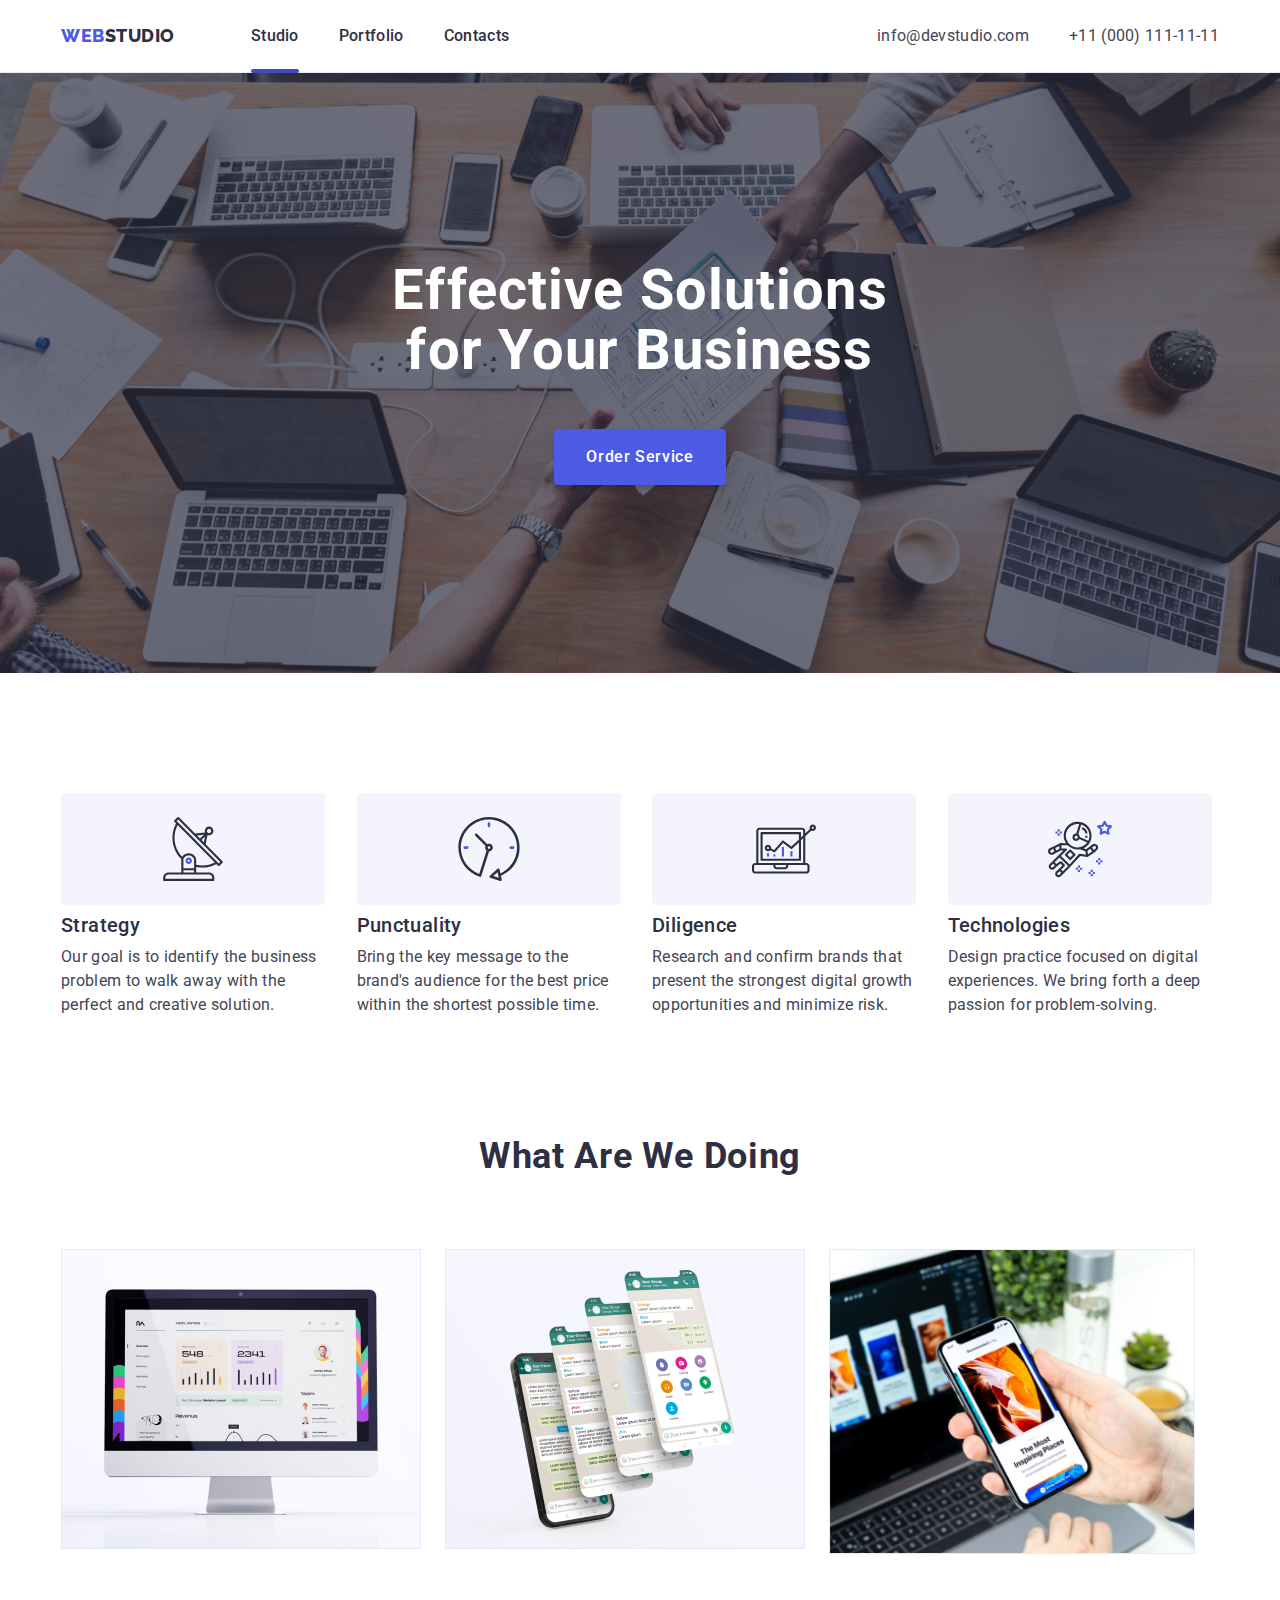
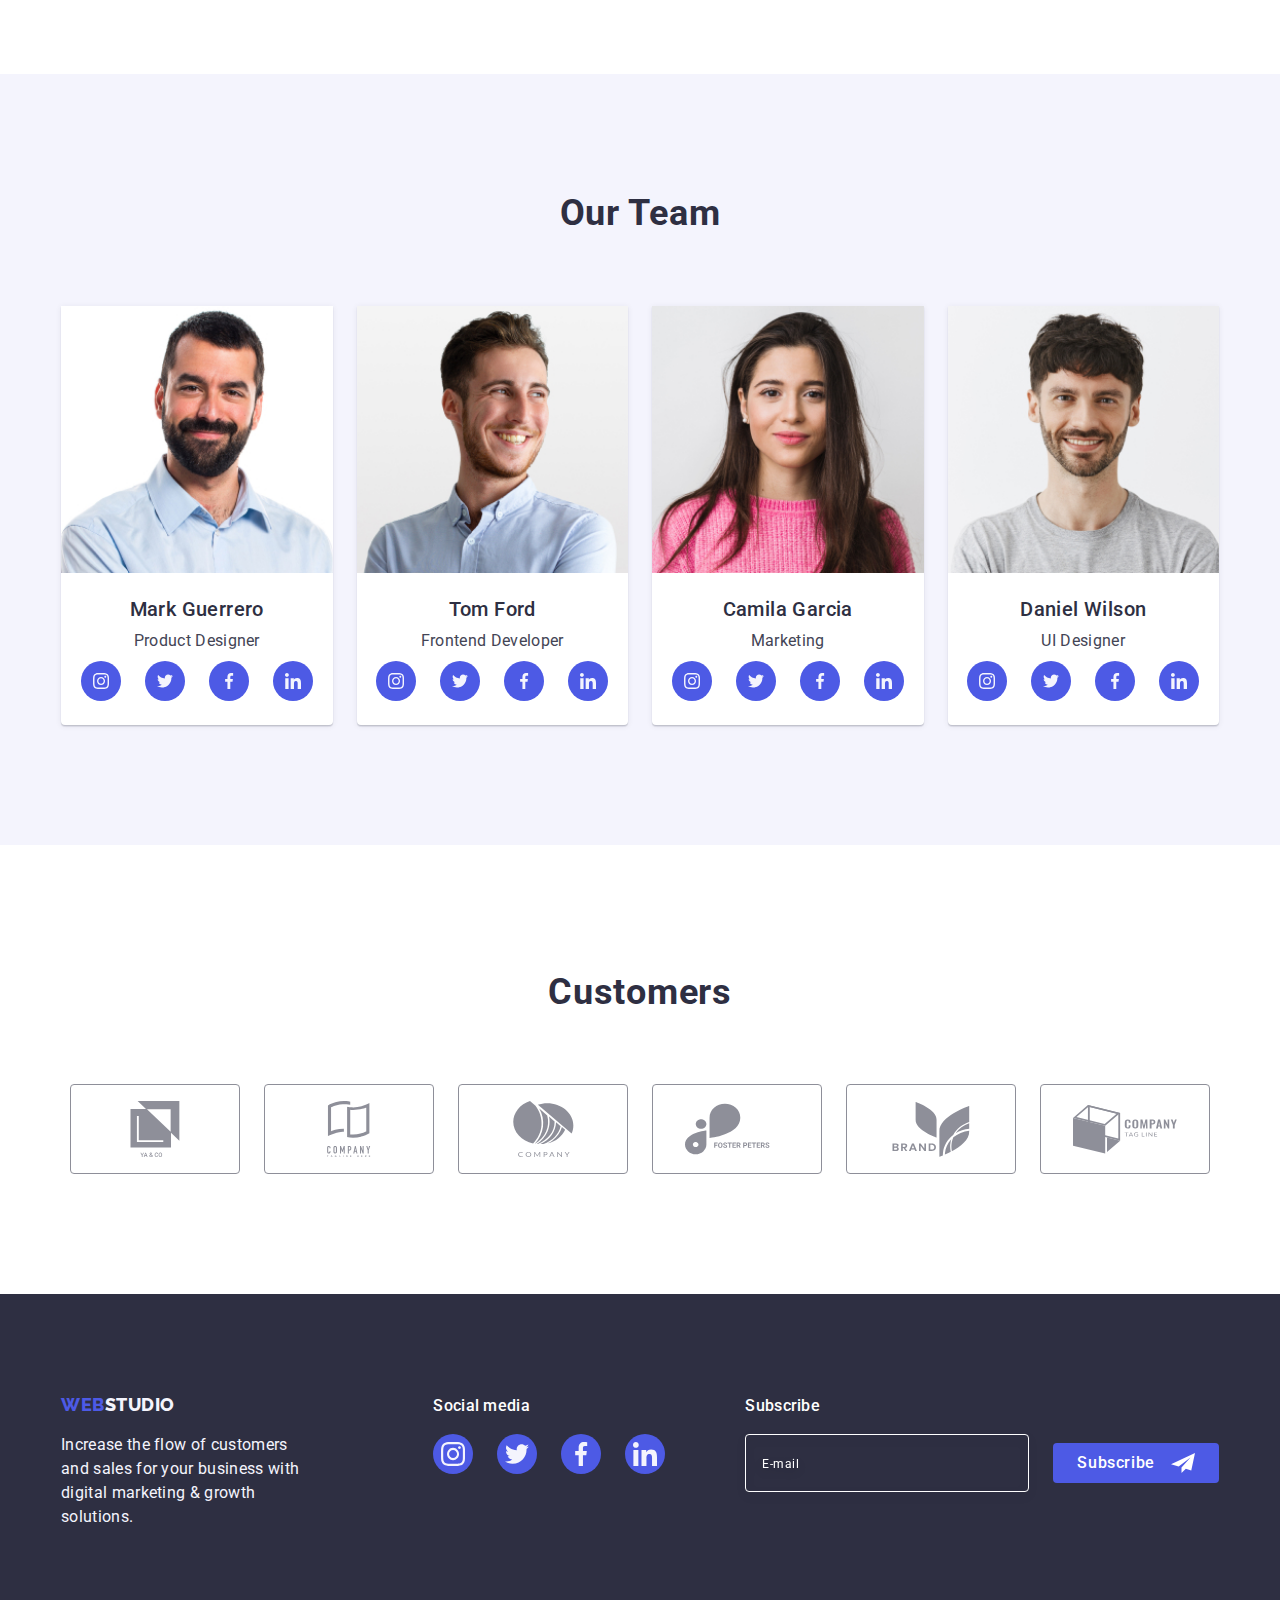
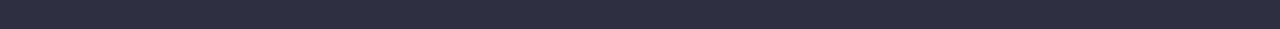
==== index.html @ ed355ff0 "goit-markup-hw-06" ====
<!DOCTYPE html>
<html lang="en">
<head>
    <meta charset="UTF-8">
    <meta http-equiv="X-UA-Compatible" content="IE=edge">
    <meta name="viewport" content="width=device-width, initial-scale=1.0">
    <title>WebStudio</title>
    <link rel="preconnect" href="https://fonts.googleapis.com">
    <link rel="preconnect" href="https://fonts.gstatic.com" crossorigin>
    <link href="https://fonts.googleapis.com/css2?family=Raleway:wght@800&family=Roboto:wght@400;500;700;900&display=swap"
        rel="stylesheet">
        <link rel="stylesheet" href="https://cdnjs.cloudflare.com/ajax/libs/modern-normalize/1.1.0/modern-normalize.min.css"
            integrity="sha512-wpPYUAdjBVSE4KJnH1VR1HeZfpl1ub8YT/NKx4PuQ5NmX2tKuGu6U/JRp5y+Y8XG2tV+wKQpNHVUX03MfMFn9Q=="
            crossorigin="anonymous" referrerpolicy="no-referrer" />
    <link rel="stylesheet" href="./css/styles.css">
</head>
<body>
    <header class="header">
      <div class="container header-container">
        <nav class="header-navigation">
            <a href="./index.html" class="header-logo-portfolio link">Web<span class="logo-header link">Studio</span></a>
            <ul class="header-list list">
                <li class="header-item"><a class="header-link current link" href="./index.html">Studio</a></li>
                <li class="header-item"><a class="header-link link" href="./portfolio.html">Portfolio</a></li>
                <li class="header-item"><a class="header-link link" href="">Contacts</a></li>
            </ul>
        </nav>
        <address class="header-contact list">
            <ul class="header-contact-item list">
                <li class="header-contact-list link">
                 <a class="header-contact-phone link" href="mailto:info@devstudio.com">info@devstudio.com</a>
                </li>
                <li class="header-contact-list link">
                 <a class="header-contact-phone link" href="tel:+110001111111">+11 (000) 111-11-11</a>
                </li>
            </ul>
        </address>
      </div>
   </header>

        <main class="main-subtitles">
            <section class="hero">
                <div class="container hero-container">
                <h1 class="hero-title">Effective Solutions
                    for Your Business</h1>
                <button type="button" data-modal-open class="hero-button">Order Service</button>
                </div>
            </section>

            <section class="feature">
                <div class="container feature-container">
                <h2 hidden class="visually-hidden">Description</h2>
                <ul class="feature-list list">
                    <li class="feature-item">
                        <div class="container-icon">
                            <svg class="feature-soc-icon" width="64" height="64">
                                <use href="./images/symbol-defs.svg#icon-antena"></use>
                            </svg>
                        </div>
                        <h3 class="feature-tytle">Strategy</h3>
                        <p class="feature-text">Our goal is to identify the business
                        problem to walk away with the perfect and creative solution.</p>
                    </li>
                    <li class="feature-item">
                        <div class="container-icon">
                            <svg class="feature-soc-icon" width="64" height="64">
                                <use href="./images/symbol-defs.svg#icon-clock"></use>
                            </svg>
                        </div>
                        <h3 class="feature-tytle">Punctuality</h3>
                        <p class="feature-text">Bring the key message to the brand's audience for the best price within the shortest possible time.</p>
                    </li>
                    <li class="feature-item">
                        <div class="container-icon">
                            <svg class="feature-soc-icon" width="64" height="64">
                                <use href="./images/symbol-defs.svg#icon-diagram"></use>
                            </svg>
                        </div>
                        <h3 class="feature-tytle">Diligence</h3>
                        <p class="feature-text">Research and confirm brands that present the strongest digital growth opportunities and minimize risk.</p>
                    </li>
                    <li class="feature-item">
                        <div class="container-icon">
                            <svg class="feature-soc-icon" width="64" height="64">
                                <use href="./images/symbol-defs.svg#icon-astronaut"></use>
                            </svg>
                        </div>
                        <h3 class="feature-tytle">Technologies</h3>
                        <p class="feature-text">Design practice focused on digital experiences. We bring forth a deep passion for problem-solving.</p>
                    </li>
                </ul>
                </div>
            </section>
            <section class="picture">
                <div class="container">
                <h2 class="picture-tytle">What are we doing</h2>
                <ul class="picture-list list">
                    <li><img src="./images/img1.jpg" alt="Contacts" width="360" height="300"></li>
                    <li><img src="./images/img2.jpg" alt="Tabs" width="360" height="300"></li>
                    <li class="picture-blok"><img src="./images/img3.jpg" alt="Telephone" width="360" height="300"></li>
                </ul>
                </div>
            </section>
            <section class="team">
                <div class="container">
                <h2 class="team-tytle">Our Team</h2>
                <ul class="team-list list">
                   <li class="team-blok"><img src="./images/1people-img.jpg" alt="Men" width="264" height="260">
                    <div class="container-team">
                     <h3 class="team-list-tytle">Mark Guerrero</h3>
                     <p class="team-list-text">Product Designer</p>
                     <ul class="team-soc-list list">
                        <li class="team-soc-item">
                            <a href="" class="team-soc-link link">
                                <svg class="team-soc-icon" width="16" height="16">
                                    <use href="./images/symbol-defs.svg#icon-instagram"></use>
                                </svg>
                            </a>
                        </li>
                        <li class="team-soc-item">
                            <a href="" class="team-soc-link link">
                                <svg class="team-soc-icon" width="16" height="16">
                                    <use href="./images/symbol-defs.svg#icon-twitter"></use>
                                </svg>
                            </a>
                        </li>
                        <li class="team-soc-item">
                            <a href="" class="team-soc-link link">
                                <svg class="team-soc-icon" width="16" height="16">
                                    <use href="./images/symbol-defs.svg#icon-facebook"></use>
                                </svg>
                            </a>
                        </li>
                        <li class="team-soc-item">
                            <a href="" class="team-soc-link link">
                                <svg class="team-soc-icon" width="16" height="16">
                                    <use href="./images/symbol-defs.svg#icon-linkedin"></use>
                                </svg>
                            </a>
                        </li>
                     </ul>
                    </div>
                   </li>
                   <li class="team-blok"><img src="./images/2people-img.jpg" alt="Men" width="264" height="260">
                    <div class="container-team">
                     <h3 class="team-list-tytle">Tom Ford</h3>
                     <p class="team-list-text">Frontend Developer</p>
                    <ul class="team-soc-list list">
                        <li class="team-soc-item">
                            <a href="" class="team-soc-link link">
                                <svg class="team-soc-icon" width="16" height="16">
                                    <use href="./images/symbol-defs.svg#icon-instagram"></use>
                                </svg>
                            </a>
                        </li>
                        <li class="team-soc-item">
                            <a href="" class="team-soc-link link">
                                <svg class="team-soc-icon" width="16" height="16">
                                    <use href="./images/symbol-defs.svg#icon-twitter"></use>
                                </svg>
                            </a>
                        </li>
                        <li class="team-soc-item">
                            <a href="" class="team-soc-link link">
                                <svg class="team-soc-icon" width="16" height="16">
                                    <use href="./images/symbol-defs.svg#icon-facebook"></use>
                                </svg>
                            </a>
                        </li>
                        <li class="team-soc-item">
                            <a href="" class="team-soc-link link">
                                <svg class="team-soc-icon" width="16" height="16">
                                    <use href="./images/symbol-defs.svg#icon-linkedin"></use>
                                </svg>
                            </a>
                        </li>
                    </ul>
                    </div>
                   </li>
                   <li class="team-blok"><img src="./images/3people-img.jpg" alt="Woman" width="264" height="260">
                    <div class="container-team">
                     <h3 class="team-list-tytle">Camila Garcia</h3>
                     <p class="team-list-text">Marketing</p>
                    <ul class="team-soc-list list">
                        <li class="team-soc-item">
                            <a href="" class="team-soc-link link">
                                <svg class="team-soc-icon" width="16" height="16">
                                    <use href="./images/symbol-defs.svg#icon-instagram"></use>
                                </svg>
                            </a>
                        </li>
                        <li class="team-soc-item">
                            <a href="" class="team-soc-link link">
                                <svg class="team-soc-icon" width="16" height="16">
                                    <use href="./images/symbol-defs.svg#icon-twitter"></use>
                                </svg>
                            </a>
                        </li>
                        <li class="team-soc-item">
                            <a href="" class="team-soc-link link">
                                <svg class="team-soc-icon" width="16" height="16">
                                    <use href="./images/symbol-defs.svg#icon-facebook"></use>
                                </svg>
                            </a>
                        </li>
                        <li class="team-soc-item">
                            <a href="" class="team-soc-link link">
                                <svg class="team-soc-icon" width="16" height="16">
                                    <use href="./images/symbol-defs.svg#icon-linkedin"></use>
                                </svg>
                            </a>
                        </li>
                    </ul>
                    </div>
                   </li>
                   <li class="team-blok"><img src="./images/4people-img.jpg" alt="Men" width="264" height="260">
                    <div class="container-team">
                     <h3 class="team-list-tytle">Daniel Wilson</h3>
                     <p class="team-list-text">UI Designer</p>
                    <ul class="team-soc-list list">
                        <li class="team-soc-item">
                            <a href="" class="team-soc-link link">
                                <svg class="team-soc-icon" width="16" height="16">
                                    <use href="./images/symbol-defs.svg#icon-instagram"></use>
                                </svg>
                            </a>
                        </li>
                        <li class="team-soc-item">
                            <a href="" class="team-soc-link link">
                                <svg class="team-soc-icon" width="16" height="16">
                                    <use href="./images/symbol-defs.svg#icon-twitter"></use>
                                </svg>
                            </a>
                        </li>
                        <li class="team-soc-item">
                            <a href="" class="team-soc-link link">
                                <svg class="team-soc-icon" width="16" height="16">
                                    <use href="./images/symbol-defs.svg#icon-facebook"></use>
                                </svg>
                            </a>
                        </li>
                        <li class="team-soc-item">
                            <a href="" class="team-soc-link link">
                                <svg class="team-soc-icon" width="16" height="16">
                                    <use href="./images/symbol-defs.svg#icon-linkedin"></use>
                                </svg>
                            </a>
                        </li>
                    </ul>
                    </div>
                   </li>
                </ul>
                </div>
            </section>
            <section class="company">
                <div class="company-container">
                <h2 class="company-tytle">Customers</h2>
                <ul class="company-list list">
                    <li class="company-item">
                        <a href="" class="company-link link">
                            <svg class="company-icon" width="104" height="56">
                                <use href="./images/symbol-defs.svg#icon-ya-co"></use>
                            </svg>
                        </a>
                    </li>
                    <li class="company-item">
                        <a href="" class="company-link link">
                            <svg class="company-icon" width="104" height="56">
                                <use href="./images/symbol-defs.svg#icon-tag-line"></use>
                            </svg>
                        </a>
                    </li>
                    <li class="company-item">
                        <a href="" class="company-link link">
                            <svg class="company-icon" width="104" height="56">
                                <use href="./images/symbol-defs.svg#icon-company"></use>
                            </svg>
                        </a>
                    </li>
                    <li class="company-item">
                        <a href="" class="company-link link">
                            <svg class="company-icon" width="104" height="56">
                                <use href="./images/symbol-defs.svg#icon-foster-peters"></use>
                            </svg>
                        </a>
                    </li>
                    <li class="company-item">
                        <a href="" class="company-link link">
                            <svg class="company-icon" width="104" height="56">
                                <use href="./images/symbol-defs.svg#icon-brand"></use>
                            </svg>
                        </a>
                    </li>
                    <li class="company-item">
                        <a href="" class="company-link link">
                            <svg class="company-icon" width="104" height="56">
                                <use href="./images/symbol-defs.svg#icon-company-taglin"></use>
                            </svg>
                        </a>
                    </li>
                </ul>
                </div>
            </section>
        </main>
        <footer class="footer">
            <div class="container footer-container">
            <div class="footer-logo-cont">
               <a class="footer-logo link" href="./index.html">Web<span class="logo link">Studio</span></a>
               <p class="footer-text">Increase the flow of customers and sales for your business with digital marketing & growth solutions.</p>
            </div>
            
            <div class="footer-soc">
                <h2 class="footer-tytle">Social media</h2>
                <ul class="footer-list list">
                    <li class="footer-item">
                        <a href="" class="footer-link link">
                            <svg class="footer-icon" width="24" height="24">
                                <use href="./images/symbol-defs.svg#icon-instagram"></use>
                            </svg>
                        </a>
                    </li>
                    <li class="footer-item">
                        <a href="" class="footer-link link">
                            <svg class="footer-icon" width="24" height="24">
                                <use href="./images/symbol-defs.svg#icon-twitter"></use>
                            </svg>
                        </a>
                    </li>
                    <li class="footer-item">
                        <a href="" class="footer-link link">
                            <svg class="footer-icon" width="24" height="24">
                                <use href="./images/symbol-defs.svg#icon-facebook"></use>
                            </svg>
                        </a>
                    </li>
                    <li class="footer-item">
                        <a href="" class="footer-link link">
                            <svg class="footer-icon" width="24" height="24">
                                <use href="./images/symbol-defs.svg#icon-linkedin"></use>
                            </svg>
                        </a>
                    </li>
                </ul>
            </div>
            <div class="subscribe">
                <p class="footer-title">Subscribe</p>
               <form>
                    <div class="footer-wrap">
                        <label class="footer-label">
                            <input type="text" class="footer-input" name="text" placeholder="E-mail">
                        </label>
                           <button class="footer-btn" type="submit">Subscribe
                                <svg class="footer-frame" width="24" height="24">
                                    <use href="./images/symbol-defs.svg#icon-frame"></use>
                                </svg>
                           </button>
                   </div>
               </form>
            </div>
        </footer>

        <div class="backdrop is-hidden" data-modal>
            <div class="modal">
                <button class="modal-close-btn" data-modal-close type="button">
                    <svg class="modal-icon">
                        <use href="./images/symbol-defs.svg#icon-vector"></use>
                    </svg>
                </button>

                <p class="modal-title">Leave your contacts and we will call you back</p>
                <form class="modal-form">
                    <label class="modal-label">
                        <span class="modal-name">Name</span>
                        <span class="input-wrap">
                           <input type="text" class="modal-input" name="text">
                           <svg class="input-icon" width="18" height="18">
                               <use href="./images/symbol-defs.svg#icon-person-black"></use>
                           </svg>
                       </span>
                    </label>
                    <label class="modal-label">
                        <span class="modal-tel">Phone</span>
                        <span class="input-wrap">
                           <input type="phone" class="modal-input" name="tel">
                           <svg class="input-icon" width="18" height="24">
                               <use href="./images/symbol-defs.svg#icon-phone-black"></use>
                           </svg>
                        </span>
                    </label>
                    <label class="modal-label">
                        <span class="modal-email">Email</span>
                        <span class="input-wrap">
                            <input type="email" class="modal-input" name="email">
                            <svg class="input-icon" width="18" height="24">
                                <use href="./images/symbol-defs.svg#icon-email-black"></use>
                            </svg>
                            </span>
                    </label>
                    <div>
                        <label for="user-text" class="input-text">Comment</label>
                        <textarea name="user-text" id="user-text" class="modal-textarea" placeholder="Text input"></textarea>
                    </div>

                    <div class="modal-field">
                        <input type="checkbox" name="privacy" id="privacy" class="input-check visually-hidden" value="tru">
                        <label for="privacy" class="check-text">
                            <span>
                               <svg class="check-icon" width="10" height="8">
                                   <use href="./images/symbol-defs.svg#icon-check"></use>
                               </svg>
                            </span>
                            I accept the terms and conditions of the <a href="" class="input-link">Privacy Policy</a></label>
                    </div>
                    <button class="modal-btn" type="submit">Send</button>
                </form>
            </div>
        </div>
        <script src="./js/modal.js"></script>
</body>
</html>
---- css/styles.css ----
/* цвет основного текста: #2E2F42; */
/* вторичный цвет текста: #434455; */
/* вторичный цвет фона: background: #F4F4FD; */
/* белый: #FFFFFF; */
/* акцент: background: #4D5AE5; */
/* цвет текста в футере: #F4F4FD; */

:root {
    --primary-text-color--: #434455;
    --title-text-color--: #2E2F42;
    --accent-color--: #4D5AE5;
}

p,
h1,
h2,
h3,
h4,
h5,
h6 {
    margin: 0;
}

ul {
    margin: 0;
    padding-left: 0;
}

button {
    cursor: pointer;
}

address {
    font-style: normal;
}

img {
    display: block;
    height: auto;
    width: 100%;
}



body {
    margin: 0;
    background-color: #FFFFFF;
    color: #434455;

    font-family: "Roboto",
     sans-serif;
    letter-spacing: 0.02em;
}

.list {
    list-style: none;
}

.link {
    text-decoration: none;
}

.no-scroll {
    overflow: hidden;
}

.container {
    width: 1158px;
    padding-left: 15px;
    padding-right: 15px;
    margin: 0 auto;
    /* outline: 2px solid blue; */
}




/*Header*/
.header {
    padding: 24px 0px;
    border-bottom: 1px solid #E7E9FC;
    box-shadow: 0px 2px 1px rgba(46, 47, 66, 0.08), 0px 1px 1px rgba(46, 47, 66, 0.16), 0px 1px 6px rgba(46, 47, 66, 0.08);
}

.header-container {
    display: flex;
    align-items: center;
}


.header-logo {
    font-family: 'Roboto', sans-serif;
    font-style: normal;
    font-weight: 500;
    font-size: 16px;
    line-height: 1.5;
    letter-spacing: 0.02em;
    color: #2E2F42;
}

.header-logo-portfolio {
    font-family: 'Raleway',
        sans-serif;;
    font-weight: 800;
    font-size: 18px;
    line-height: 1.17;
    letter-spacing: 0.03em;
    color: #4d5ae5;
    text-transform: uppercase;
    margin-right: 76px;
    transition-property: color;
    transition-duration: 250ms;
    transition-timing-function: cubic-bezier(0.4, 0, 0.2, 1);
}
.header-logo-portfolio:hover,
.header-logo-portfolio:focus {
     color: #404bbf;
}

.logo-header {
    color: #2E2F42;
    text-decoration: none;
}

.header-link {
    color: #2E2F42;

    font-family: 'Roboto', sans-serif;
    font-style: normal;
    font-weight: 500;
    font-size: 16px;
    line-height: 1.5;
    letter-spacing: 0.02em;
    text-decoration: none;
    display: block;
    transition-property: color;
    transition-duration: 250ms;
    transition-timing-function: cubic-bezier(0.4, 0, 0.2, 1);
}
.header .header-link:hover,
.header .header-link:focus {
     color: #404bbf;
}

.header-contact-mail {
    color: #434455;;
    font-family: 'Roboto', sans-serif;
    font-style: normal;
    font-weight: 400;
    font-size: 16px;
    line-height: 1.5;
    letter-spacing: 0.02em;
    text-decoration: none;
    font-style: normal;
    transition-property: color;
    transition-duration: 250ms;
    transition-timing-function: cubic-bezier(0.4, 0, 0.2, 1);
}
.header-contact-mail:hover,
.header-contact-mail:focus {
    color: #404bbf;
}

.header-contact-phone {
    color: #434455;
    font-family: 'Roboto',
        sans-serif;
    font-style: normal;
    font-weight: 400;
    font-size: 16px;
    line-height: 1.5;
    letter-spacing: 0.02em;
    text-decoration: none;
    transition-property: color;
    transition-duration: 250ms;
    transition-timing-function: cubic-bezier(0.4, 0, 0.2, 1);
}
.header-contact-phone:hover,
.header-contact-phone:focus {
    color: #404bbf;
}

.header-contact {
    font-style: normal;
    list-style: none;
}
    
.header-list {
    list-style: none;
    display: flex;
}

.header-navigation {
    display: flex;
    align-items: center;
    margin-right: auto;
}

.header-item {
    font-weight: 500;
    font-size: 16px;
    line-height: 1.5;
    letter-spacing: 0.02em;
    color: #2e2f42;
    margin-right: 40px;
}
.header-item:last-child {
    margin-right: 0;
}

.header-contact-item {
    list-style: none;
    display: flex;
    gap: 40px;
}

.current {
    position: relative;

}

.current::after {
    content: "";
    position: absolute;
    left: 0;
    bottom: -25px;
    width: 100%;
    height: 4px;
    background: #404BBF;
    border-radius: 2px;
}


/*Section Hero*/
.hero {
    background: #2E2F42;
    background-image: linear-gradient(rgba(46, 47, 66, 0.7) , rgba(46, 47, 66, 0.7)) , url(../images/people-office.jpg);
    background-repeat: no-repeat;
    background-position: center;
    background-size: cover;
    padding-top: 188px;
    padding-bottom: 188px;
    max-width: 1440px;
    margin: 0 auto;
}

.visually-hidden {
    position: absolute;
    width: 1px;
    height: 1px;
    margin: -1px;
    border: 0;
    padding: 0;
    white-space: nowrap;
    clip-path: inset(100%);
    clip: rect(0 0 0 0);
    overflow: hidden;
}

.hero-title {
    color: #FFFFFF;
    font-family: 'Roboto', sans-serif;
    font-style: normal;
    font-weight: 700;
    font-size: 56px;
    line-height: 1.07;
    text-align: center;
    letter-spacing: 0.02em;
    margin-bottom: 48px;
    max-width: 496px;
    margin-left: auto;
    margin-right: auto;
}

.hero-button {
    height: 56px;
    background: #4D5AE5;
    color: #FFFFFF;
    font-family: 'Roboto',
        sans-serif;
    font-style: normal;
    font-weight: 500;
    font-size: 16px;
    line-height: 1.5;
    display: block;
    align-items: center;
    letter-spacing: 0.04em;
    box-shadow: 0px 4px 4px rgba(0, 0, 0, 0.15);
    border-radius: 4px;
    margin: auto;
    padding: 16px 32px;
    border: none;
    transition-property: background-color;
    transition-duration: 250ms;
    transition-timing-function: cubic-bezier(0.4, 0, 0.2, 1);
}
.hero-button:hover,
.hero-button:focus {
    background-color: #404BBF; 
    cursor: pointer;
}





/* Section feature */
.feature {
    padding-top: 120px;
    padding-bottom: 120px;
}

.container-icon {
    display: flex;
    justify-content: center;
    align-items: center;
    background: #F4F4FD; 
    border-radius: 4px;
    width: 264px;
    height: 112px;
    margin-bottom: 8px;
}

.feature-list {
    display: flex;
    gap: 24px;
}

.feature-tytle {
    color: #2E2F42;
    font-family: 'Roboto',
     sans-serif;
    font-style: normal;
    font-weight: 500;
    font-size: 20px;
    line-height: 1.2;
    letter-spacing: 0.02em;
    margin-bottom: 8px;
} 

.feature-text {
    color: #434455;
    font-family: 'Roboto', sans-serif;
    font-style: normal;
    max-width: 264px;
    font-weight: 400;
    font-size: 16px;
    line-height: 1.5;
    letter-spacing: 0.02em;
}

.feature-item {
    width: calc((100% - 72px) / 4);
}

.feature-item:last-child {
    margin-right: 0;
}




/* Section Pricture */
.picture {
    padding-top: 0px;
    padding-bottom: 120px;
}

.picture-tytle {
    color: #2E2F42;
    font-family: 'Roboto';
    font-style: normal;
    font-weight: 700;
    font-size: 36px;
    line-height: 1.11;
    text-align: center;
    letter-spacing: 0.02em;
    text-transform: capitalize;
    margin-bottom: 72px;
}

.picture-list {
    display: flex;
    gap: 24px;
}

.picture-blok {
    width: calc((100% - 60px) / 3);
}




/* Section Team */
.team {
    background: #F4F4FD;
    padding-top: 120px;
    padding-bottom: 120px;
}

.team-tytle {
    color: #2E2F42;
    font-family: 'Roboto',
        sans-serif;
    font-style: normal;
    font-weight: 700;
    font-size: 36px;
    line-height: 1.11;
    text-align: center;
    letter-spacing: 0.02em;
    text-transform: capitalize;
    margin-bottom: 72px;
}

.team-list-tytle {
    color: #2E2F42;
    font-family: 'Roboto', sans-serif;
    font-style: normal;
    font-weight: 500;
    font-size: 20px;
    line-height: 1.2;
    text-align: center;
    letter-spacing: 0.02em;
    margin-bottom: 8px;
}

.team-list-text {
    color: #434455;
    font-family: 'Roboto',
        sans-serif;
    font-style: normal;
    font-weight: 400;
    font-size: 16px;
    line-height: 1.5;
    text-align: center;
    letter-spacing: 0.02em;
    margin-bottom: 8px;
}

.team-soc-list {
    display: flex;
    justify-content: center;
    gap: 24px;
}

.team-soc-item {
    width: 40px;
    height: 40px;
}

.team-soc-link {
    width: 100%;
    height: 100%;
    border-radius: 50%;
    background: #4D5AE5;
    display: flex;
    align-items: center;
    justify-content: center;
    transition-property: background;
    transition-duration: 250ms;
    transition-timing-function: cubic-bezier(0.4, 0, 0.2, 1);
}

.team-soc-link:hover,
.team-soc-link:focus {
    background: #404BBF;
}

.team-list {
    display: flex;
    gap: 24px;
}

.team-blok {
    background-color: #FFFFFF;
    width: calc((100% - 72px) / 4);
    box-shadow: 0px 1px 6px rgba(46, 47, 66, 0.08), 0px 1px 1px rgba(46, 47, 66, 0.16), 0px 2px 1px rgba(46, 47, 66, 0.08);
    border-radius: 0px 0px 4px 4px;
}

.container-team {
    padding-top: 24px;
    padding-bottom: 24px;
    padding-left: 16px;
    padding-right: 16px;
}



/* Section Company */
.company {
    padding-top: 127px;
    padding-bottom: 120px;
}

.company-tytle {
    font-family: 'Roboto';
    font-style: normal;
    font-weight: 700;
    font-size: 36px;
    line-height: 40px;
    text-align: center;
    letter-spacing: 0.02em;
    text-transform: capitalize;
    color: #2E2F42;
    margin-bottom: 72px;
}

.company-list {
    display: flex;
    gap: 24px;
    justify-content: center;
}

.company-item {
    width: 168px;
    height: 88px;
    border: 1px solid #8E8F99;
    border-radius: 4px;
    transition-property: border-color;
    transition-duration: 250ms;
    transition-timing-function: cubic-bezier(0.4, 0, 0.2, 1);
}
.company-item:hover,
.company-item:focus {
    border-color: #404BBF;
}
/*.company-item:hover
.company-icon,
.company-item:focus
.company-icon {
    fill: #404BBF;
}*/

.company-link {
    width: 100%;
    height: 100%;
    display: flex;
    justify-content: center;
    align-items: center;
    transition-property: border-color, color;
    transition-duration: 250ms, 250ms;
    transition-timing-function: cubic-bezier(0.4, 0, 0.2, 1), cubic-bezier(0.4, 0, 0.2, 1);
}

.company-link:hover,
.company-link:focus {
    border-color: #404BBF;
    color: #404BBF;
}

.company-icon {
    fill: #8E8F99;
    transition-property: fill;
    transition-duration: 250ms;
    transition-timing-function: cubic-bezier(0.4, 0, 0.2, 1)
}
.company-icon:hover,
.company-icon:focus {
    fill: #404BBF;
}





/* Section Gallery filter-list */
.gallery {
   padding-top: 96px;
   padding-bottom: 120px;
}

.filter-button-text {
    color: #4D5AE5;
    background: #F4F4FD;
    border-style: none;
    font-family: 'Roboto', sans-serif;
    font-style: normal;
    font-weight: 500;
    font-size: 16px;
    line-height: 1.5;
    display: flex;
    letter-spacing: 0.04em;
    cursor: pointer;
    padding: 12px 24px;
    border-radius: 4px;
    transition-property: background, color, box-shadow;
    transition-duration: 250ms;
    transition-timing-function: cubic-bezier(0.4, 0, 0.2, 1);
}
.filter-button-text:hover,
.filter-button-text:focus {
    background: #404BBF;
    color: #FFFFFF;
    cursor: pointer;
    box-shadow: 0px 3px 1px rgba(0, 0, 0, 0.1),
        0px 2px 1px rgba(0, 0, 0, 0.08),
        0px 2px 2px rgba(0, 0, 0, 0.12);
}

.filter-list {
    display: flex;
    gap: 24px;
    margin-bottom: 72px;
    justify-content: center;
}

.filter-item {
    border: 1px solid #E7E9FC;
    border-radius: 4px;
}





/* gallery-list */
.gallery-list {
    list-style: none;
    display: flex;
    gap: 48px 24px;
    flex-wrap: wrap;
    box-sizing: border-box;
}

.gallery-list li {
    width: calc((100% - 60px) / 3);
}

.gallery-container {
    padding: 32px 16px;
    border: 1px solid #E7E9FC;
    border-top: none;
}

.gallery-item {
    list-style: none;
}

.gallery-item-text {
    color: #434455;
    font-family: 'Roboto',
        sans-serif;
    font-style: normal;
    font-weight: 400;
    font-size: 16px;
    line-height: 1.5;
    letter-spacing: 0.02em;
}

.gallery-item-title {
    color: #2E2F42;
    font-family: 'Roboto',
        sans-serif;
    font-style: normal;
    font-weight: 500;
    font-size: 20px;
    line-height: 1.2;
    letter-spacing: 0.02em;
    margin-bottom: 8px;
}

.gallery-link {
    display: block;
    transition-property: box-shadow;
    transition-duration: 250ms;
    transition-timing-function: cubic-bezier(0.4, 0, 0.2, 1);
}

.gallery-link:hover,
.gallery-link:focus {
    text-decoration: none;
    box-shadow: 0px 1px 6px rgba(46, 47, 66, 0.08), 0px 1px 1px rgba(46, 47, 66, 0.16), 0px 2px 1px rgba(46, 47, 66, 0.08);
}

.gallery-link:hover .gallery-cover-text,
.gallery-link:focus .gallery-cover-text {
    transform: translate(0);
}

.gallery-cover-wrap {
    position: relative;
    overflow: hidden;
}

.gallery-cover-text {
    position: absolute;
    top: 0;
    font-family: 'Roboto';
    font-style: normal;
    font-weight: 400;
    font-size: 16px;
    line-height: 24px;
    letter-spacing: 0.02em;
    color: #F4F4FD;
    background-color: #4D5AE5;
    padding-left: 32px;
    padding-top: 40px;
    height: 100%;
    transform: translateY(100%);
    transition-property: transform;
    transition-duration: 250ms;
    transition-timing-function: cubic-bezier(0.4, 0, 0.2, 1);
}






/*Footer*/
.footer {
    background: #2E2F42;
    padding-top: 100px;
    padding-bottom: 100px;
}

.footer-container {
    display: flex;
}

.footer-logo-cont {
    margin-right: 120px;
}

.footer-text {
    color: #F4F4FD;
    font-family: 'Roboto',
        sans-serif;
    font-style: normal;
    font-weight: 400;
    font-size: 16px;
    line-height: 1.5;
    letter-spacing: 0.02em;
    max-width: 264px;
}

.footer-logo {
    color: #4D5AE5;
    font-family: 'Raleway', sans-serif;
    font-style: normal;
    font-weight: 800;
    font-size: 18px;
    line-height: 1.17;
    display: flex;
    align-items: center;
    letter-spacing: 0.03em;
    text-transform: uppercase;
    text-decoration: none;
    margin-bottom: 17.5px;
}

.logo {
    color: #F4F4FD;
    font-family: 'Raleway',
        sans-serif;
    font-style: normal;
    font-weight: 800;
    font-size: 18px;
    line-height: 1.17;
    display: flex;
    align-items: center;
    letter-spacing: 0.03em;
    text-transform: uppercase;
    text-decoration: none;
}


.footer-tytle {
    font-family: 'Roboto';
    font-style: normal;
    font-weight: 500;
    font-size: 16px;
    line-height: 1.5;
    letter-spacing: 0.02em;
    color: #FFFFFF;
    display: flex;
    margin-bottom: 16px;
}

.footer-list {
    display: flex;
    justify-content: center;
    gap: 24px;
}

.footer-item {
    width: 40px;
    height: 40px;
}

.footer-link {
    width: 100%;
    height: 100%;
    border-radius: 50%;
    background: #4D5AE5;
    display: flex;
    align-items: center;
    justify-content: center;
    transition-property: background;
    transition-duration: 250ms;
    transition-timing-function: cubic-bezier(0.4, 0, 0.2, 1);
}

.footer-link:hover,
.footer-link:focus {
    background: #31D0AA;
}




.subscribe {
    margin-left: 80px;
}

.footer-title {
    font-family: 'Roboto';
    font-style: normal;
    font-weight: 500;
    font-size: 16px;
    line-height: 1.5;
    letter-spacing: 0.02em;
    color: #FFFFFF;
    margin-bottom: 16px;
}

.footer-input {
    width: 264px;
    height: 40px;
    background-color: transparent;
    border: none;
    border: 1px solid #FFFFFF;
    filter: drop-shadow(0px 4px 4px rgba(0, 0, 0, 0.15));
    color: #FFFFFF;
    border-radius: 4px;
    padding-left: 16px;
    padding-top: 8px;
    padding-bottom: 8px;
}

.footer-input::placeholder {
    font-family: 'Roboto';
    font-style: normal;
    font-weight: 400;
    font-size: 12px;
    line-height: 2;
    letter-spacing: 0.04em;
    color: #FFFFFF;
}

.footer-input:focus {
    outline: none;
}

.footer-wrap {
    display: flex;
    justify-content: center;
    align-items: center;
}

.footer-btn {
    min-width: 165px;
    height: 40px;
    padding: 8px 24px;
    margin-left: 24px;
    background: #4D5AE5;
    border-radius: 4px;
    font-family: inherit;
    font-weight: 500;
    font-size: 16px;
    line-height: 1.5;
    border: transparent;
    letter-spacing: 0.04em;
    cursor: pointer;
    padding: 8px 24px;
    border: none;
    box-shadow: none;
    color: #FFFFFF;
    display: flex;
    justify-content: center;
    align-items: center;
    gap: 16px;
}


.backdrop {
    position: fixed;
    top: 0;
    width: 100%;
    height: 100%;
    background: rgba(46, 47, 66, 0.4);
    transition-property: opacity, visibility;
    transition-duration: 250ms, 250ms;
    transition-timing-function: cubic-bezier(0.4, 0, 0.2, 1), cubic-bezier(0.4, 0, 0.2, 1);
}

.modal {
    width: 408px;
    min-height: 576px;
    background: #FCFCFC;
    box-shadow: 0px 1px 1px rgba(0, 0, 0, 0.14), 0px 1px 3px rgba(0, 0, 0, 0.12), 0px 2px 1px rgba(0, 0, 0, 0.2);
    border-radius: 4px;
    position: absolute;
    left: 50%;
    top: 50%;
    transform: translate(-50%, -50%) scale(1);
    transition-property: transform;
    transition-duration: 250ms;
    transition-timing-function: cubic-bezier(0.4, 0, 0.2, 1);
    padding: 24px;
}

.backdrop.is-hidden .modal {
    transform: translate(-50%, -50%) scale(0);
}

.modal-close-btn {
    display: flex;
    justify-content: center;
    align-items: center;
    margin-left: auto;
    width: 24px;
    height: 24px;
    color: #2E2F42;
    background: #E7E9FC;
    border: 1px solid rgba(0, 0, 0, 0.1);
    border-radius: 50%;
    transition-property: background, fill;
    transition-duration: 250ms, 250ms;
    transition-timing-function: cubic-bezier(0.4, 0, 0.2, 1), cubic-bezier(0.4, 0, 0.2, 1);
}

.modal-close-btn:hover,
.modal-close-btn:focus {
    background: #404BBF;
    fill: #FFFFFF;
}

.is-hidden {
    opacity: 0;
    visibility: hidden;
    pointer-events: none;
}


.modal-title {
    font-family: 'Roboto';
    font-weight: 500;
    font-size: 16px;
    line-height: 1.5;
    text-align: center;
    letter-spacing: 0.02em;
    color: #2E2F42;
    margin-top: 24px;
    margin-bottom: 16px;
}

.modal-input {
    width: 100%;
    height: 40px;
    border: 1px solid rgba(46, 47, 66, 0.4);
    border-radius: 4px;
    background-color: transparent;
    transition-property: border;
    transition-duration: 250ms;
    transition-timing-function: cubic-bezier(0.4, 0, 0.2, 1);
    font-size: 14px;
    color: #2E2F42;
    padding-left: 30px;
    margin-bottom: 10px;
    outline: transparent;
    transition-property: border, fill;
    transition-duration: 250ms;
    transition-timing-function: cubic-bezier(0.4, 0, 0.2, 1);
}

.modal-input:focus {
    border: 1px solid #4D5AE5;
}

.modal-input:focus + .input-icon {
    fill: #4D5AE5;
}

.input-wrap {
    position: relative;
}

.input-icon {
    position: absolute;
    left: 5px;
    top: 50%;
    transform: translateY(-50%);
    margin-left: auto;
    margin-right: auto;
}

.modal-name {
    font-family: 'Roboto';
    font-style: normal;
    font-weight: 400;
    font-size: 12px;
    line-height: 1.16;
    letter-spacing: 0.04em;
    color: #8E8F99;
}

.modal-tel,
.modal-email {
    font-family: 'Roboto';
    font-style: normal;
    font-weight: 400;
    font-size: 12px;
    line-height: 1.16;
    letter-spacing: 0.01em;
    color: #8E8F99;
}

/*.modal-label {
    margin-bottom: 8px;
}*/

.modal-label span {
    display: block;
    margin-bottom: 4px;
}

.modal-btn {
    width: 169px;
    height: 56px;
    font-family: 'Roboto';
    font-weight: 500;
    font-size: 16px;
    line-height: 24px;
    display: block;
    margin-left: auto;
    margin-right: auto;
    text-align: center;
    letter-spacing: 0.04em;
    color: #FFFFFF;
    background: #4D5AE5;
    box-shadow: 0px 4px 4px rgba(0, 0, 0, 0.15);
    border-radius: 4px;
    border: none;
}

.input-text {
    font-family: 'Roboto';
    font-style: normal;
    font-weight: 400;
    font-size: 12px;
    line-height: 1.16;
    letter-spacing: 0.01em;
    color: #8E8F99;
}

.modal-textarea {
    width: 100%;
    height: 120px;
    border: 1px solid rgba(46, 47, 66, 0.4);
    border-radius: 4px;
    transition-property: border;
    transition-duration: 250ms;
    transition-timing-function: cubic-bezier(0.4, 0, 0.2, 1);
    font-size: 14px;
    color: #2E2F42;
    padding: 10px;
    margin-top: 4px;
    outline: transparent;
    background-color: transparent;
    resize: none;
    transition-property: border;
    transition-duration: 250ms;
    transition-timing-function: cubic-bezier(0.4, 0, 0.2, 1);
}
.modal-textarea::placeholder {
    font-family: 'Roboto';
    font-style: normal;
    font-weight: 400;
    font-size: 12px;
    line-height: 1.16;
    letter-spacing: 0.04em;
    color: rgba(46, 47, 66, 0.4);
}

.modal-textarea:focus {
    border: 1px solid #4D5AE5;
}

.input-link {
    margin-left: 4px;
}

.check-text {
    font-family: 'Roboto';
    font-style: normal;
    font-weight: 400;
    font-size: 12px;
    line-height: 14px;
    letter-spacing: 0.04em;
    color: #8E8F99;
    display: flex;
    align-items: center;
    margin-top: 16px;
    margin-bottom: 24px;
    transition-property: background-color, fill;
    transition-duration: 250ms;
    transition-timing-function: cubic-bezier(0.4, 0, 0.2, 1);
}

.check-text span {
    width: 16px;
    height: 16px;
    border: 1px solid rgba(46, 47, 66, 0.4);
    border-radius: 2px;
    margin-right: 8px;
    display: flex;
    justify-content: center;
    align-items: center;
    fill: transparent;

}

.input-check:checked +.check-text span {
    background-color: #404BBF;
    border: none;
    fill: #F4F4FD;
}

.input-check:focus +.check-text span {
    border-color: #404BBF;
}

/*.check-text::before {
    content: "";
    width: 16px;
    height: 16px;
    border: 1px solid rgba(46, 47, 66, 0.4);
    border-radius: 2px;
    margin-right: 8px;
}

.input-check:checked + .check-text::before {
    background-color: #404BBF;
    background-image: url(../images/galochka.svg);
    background-position: center;
    background-repeat: no-repeat;
}*/
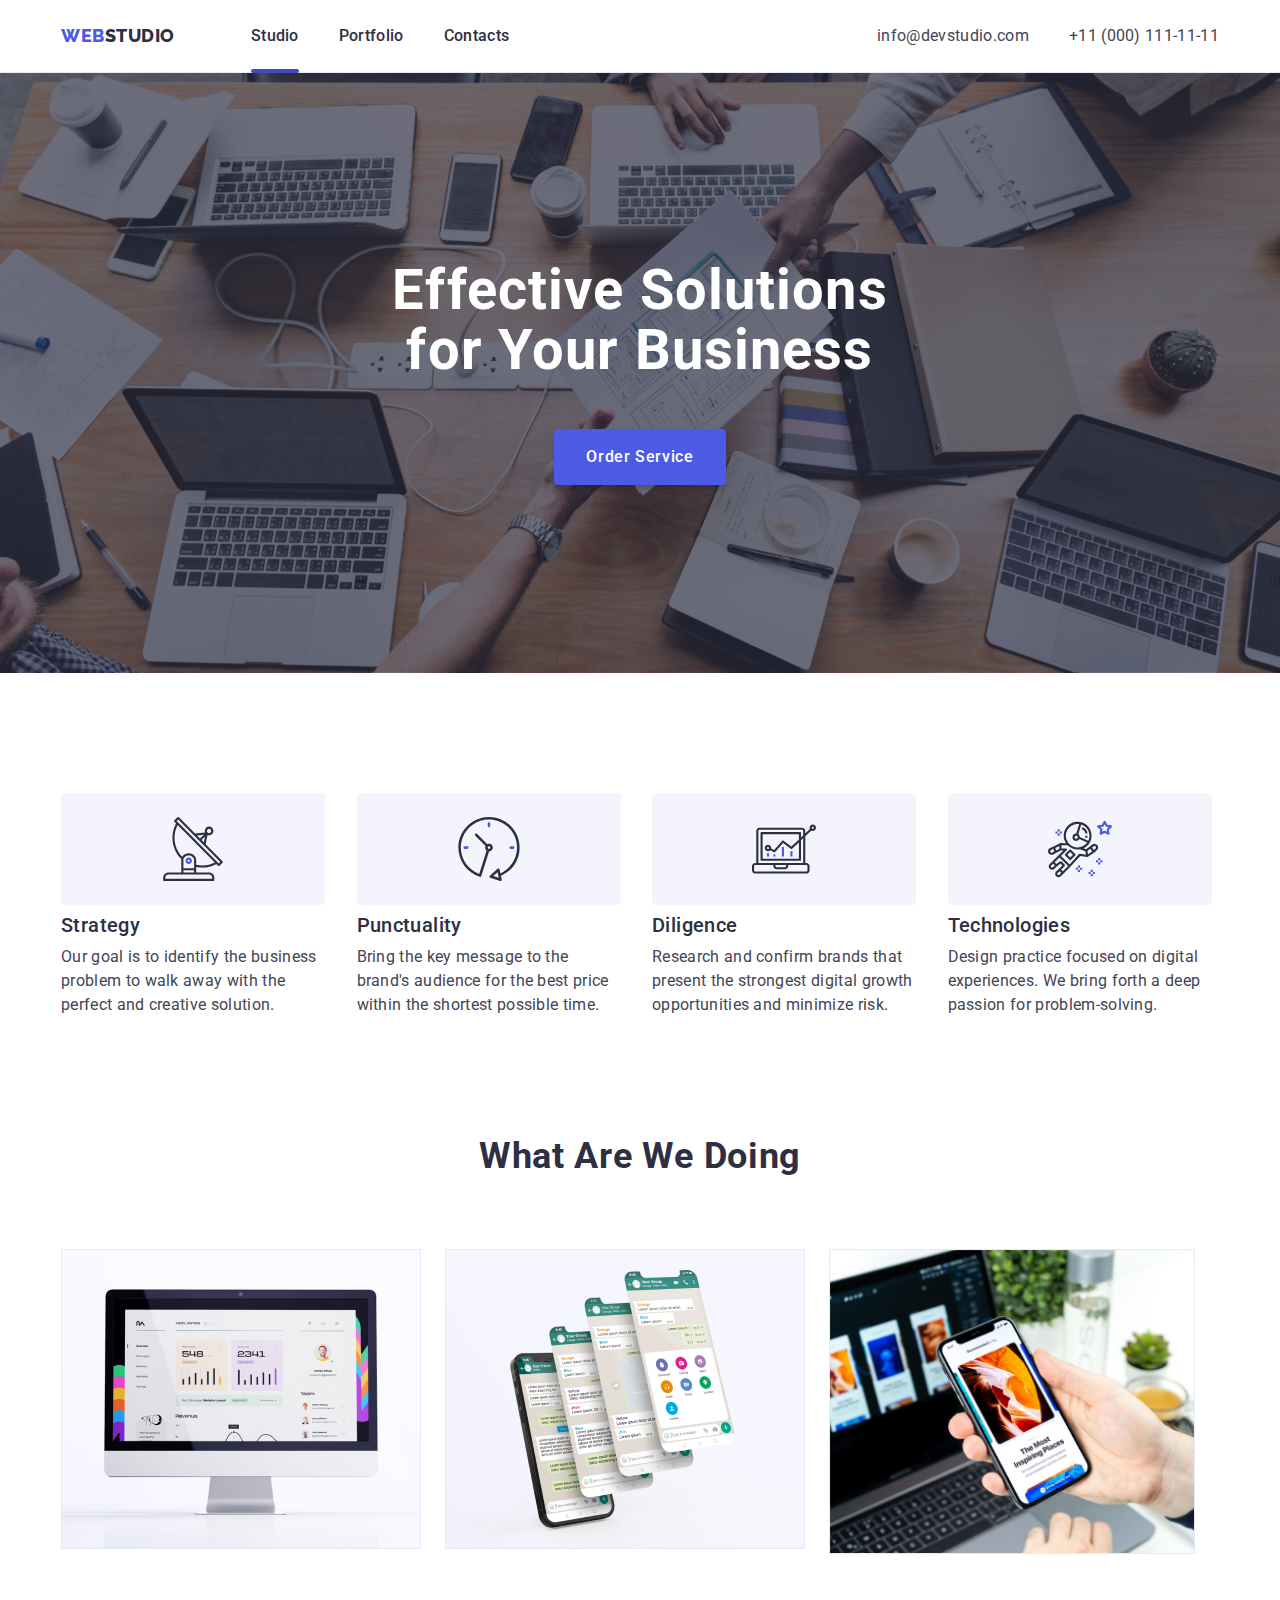
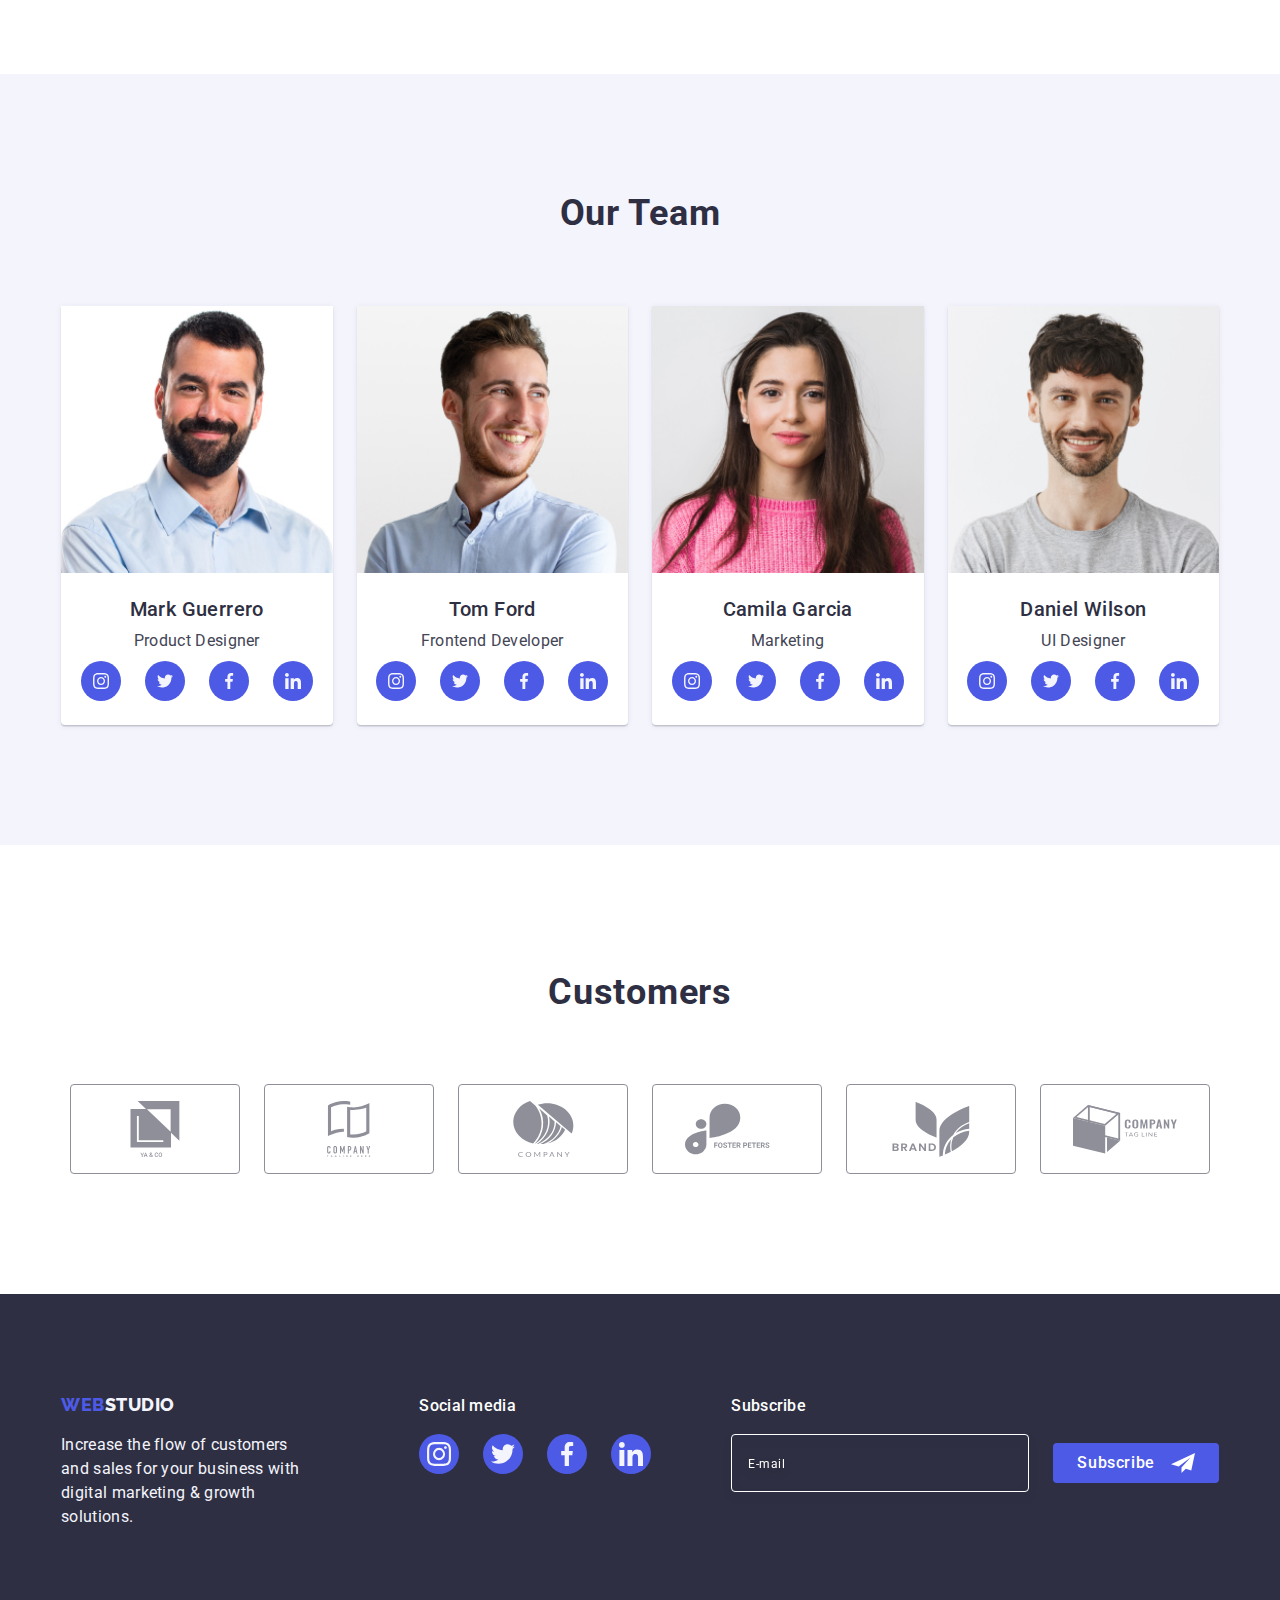
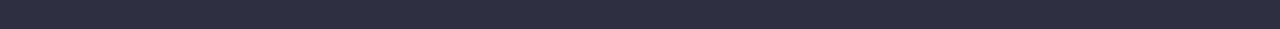
==== commit 7119a365: "goit-markup-hw-06" ====
--- a/index.html
+++ b/index.html
@@ -347,7 +347,7 @@
                <form>
                     <div class="footer-wrap">
                         <label class="footer-label">
-                            <input type="text" class="footer-input" name="text" placeholder="E-mail">
+                            <input type="text" class="footer-input" name="text" placeholder="E-mail" required>
                         </label>
                            <button class="footer-btn" type="submit">Subscribe
                                 <svg class="footer-frame" width="24" height="24">
@@ -372,8 +372,8 @@
                     <label class="modal-label">
                         <span class="modal-name">Name</span>
                         <span class="input-wrap">
-                           <input type="text" class="modal-input" name="text">
-                           <svg class="input-icon" width="18" height="18">
+                           <input type="text" class="modal-input" name="text" required>
+                           <svg class="input-icon" width="18" height="24">
                                <use href="./images/symbol-defs.svg#icon-person-black"></use>
                            </svg>
                        </span>
@@ -381,7 +381,7 @@
                     <label class="modal-label">
                         <span class="modal-tel">Phone</span>
                         <span class="input-wrap">
-                           <input type="phone" class="modal-input" name="tel">
+                           <input type="phone" class="modal-input" name="tel" required>
                            <svg class="input-icon" width="18" height="24">
                                <use href="./images/symbol-defs.svg#icon-phone-black"></use>
                            </svg>
@@ -390,7 +390,7 @@
                     <label class="modal-label">
                         <span class="modal-email">Email</span>
                         <span class="input-wrap">
-                            <input type="email" class="modal-input" name="email">
+                            <input type="email" class="modal-input" name="email" required>
                             <svg class="input-icon" width="18" height="24">
                                 <use href="./images/symbol-defs.svg#icon-email-black"></use>
                             </svg>
@@ -402,7 +402,7 @@
                     </div>
 
                     <div class="modal-field">
-                        <input type="checkbox" name="privacy" id="privacy" class="input-check visually-hidden" value="tru">
+                        <input type="checkbox" name="privacy" id="privacy" class="input-check visually-hidden" value="tru" required>
                         <label for="privacy" class="check-text">
                             <span>
                                <svg class="check-icon" width="10" height="8">
--- a/css/styles.css
+++ b/css/styles.css
@@ -810,6 +810,7 @@
 
 
 
+
 .subscribe {
     margin-left: 80px;
 }
@@ -834,9 +835,7 @@
     filter: drop-shadow(0px 4px 4px rgba(0, 0, 0, 0.15));
     color: #FFFFFF;
     border-radius: 4px;
-    padding-left: 16px;
-    padding-top: 8px;
-    padding-bottom: 8px;
+    padding: 8px 16px 8px;
 }
 
 .footer-input::placeholder {
@@ -962,13 +961,11 @@
     border: 1px solid rgba(46, 47, 66, 0.4);
     border-radius: 4px;
     background-color: transparent;
-    transition-property: border;
-    transition-duration: 250ms;
-    transition-timing-function: cubic-bezier(0.4, 0, 0.2, 1);
     font-size: 14px;
     color: #2E2F42;
     padding-left: 30px;
     margin-bottom: 10px;
+    padding: 8px 16px 8px 38px;
     outline: transparent;
     transition-property: border, fill;
     transition-duration: 250ms;
@@ -989,12 +986,10 @@
 
 .input-icon {
     position: absolute;
-    left: 5px;
-    top: 50%;
-    transform: translateY(-50%);
-    margin-left: auto;
-    margin-right: auto;
-}
+    left: 16px;
+    top: 18%;
+}
+
 
 .modal-name {
     font-family: 'Roboto';
@@ -1017,9 +1012,9 @@
     color: #8E8F99;
 }
 
-/*.modal-label {
+.modal-label {
     margin-bottom: 8px;
-}*/
+}
 
 .modal-label span {
     display: block;
@@ -1060,13 +1055,11 @@
     height: 120px;
     border: 1px solid rgba(46, 47, 66, 0.4);
     border-radius: 4px;
-    transition-property: border;
-    transition-duration: 250ms;
-    transition-timing-function: cubic-bezier(0.4, 0, 0.2, 1);
     font-size: 14px;
     color: #2E2F42;
     padding: 10px;
     margin-top: 4px;
+    display: block;
     outline: transparent;
     background-color: transparent;
     resize: none;
